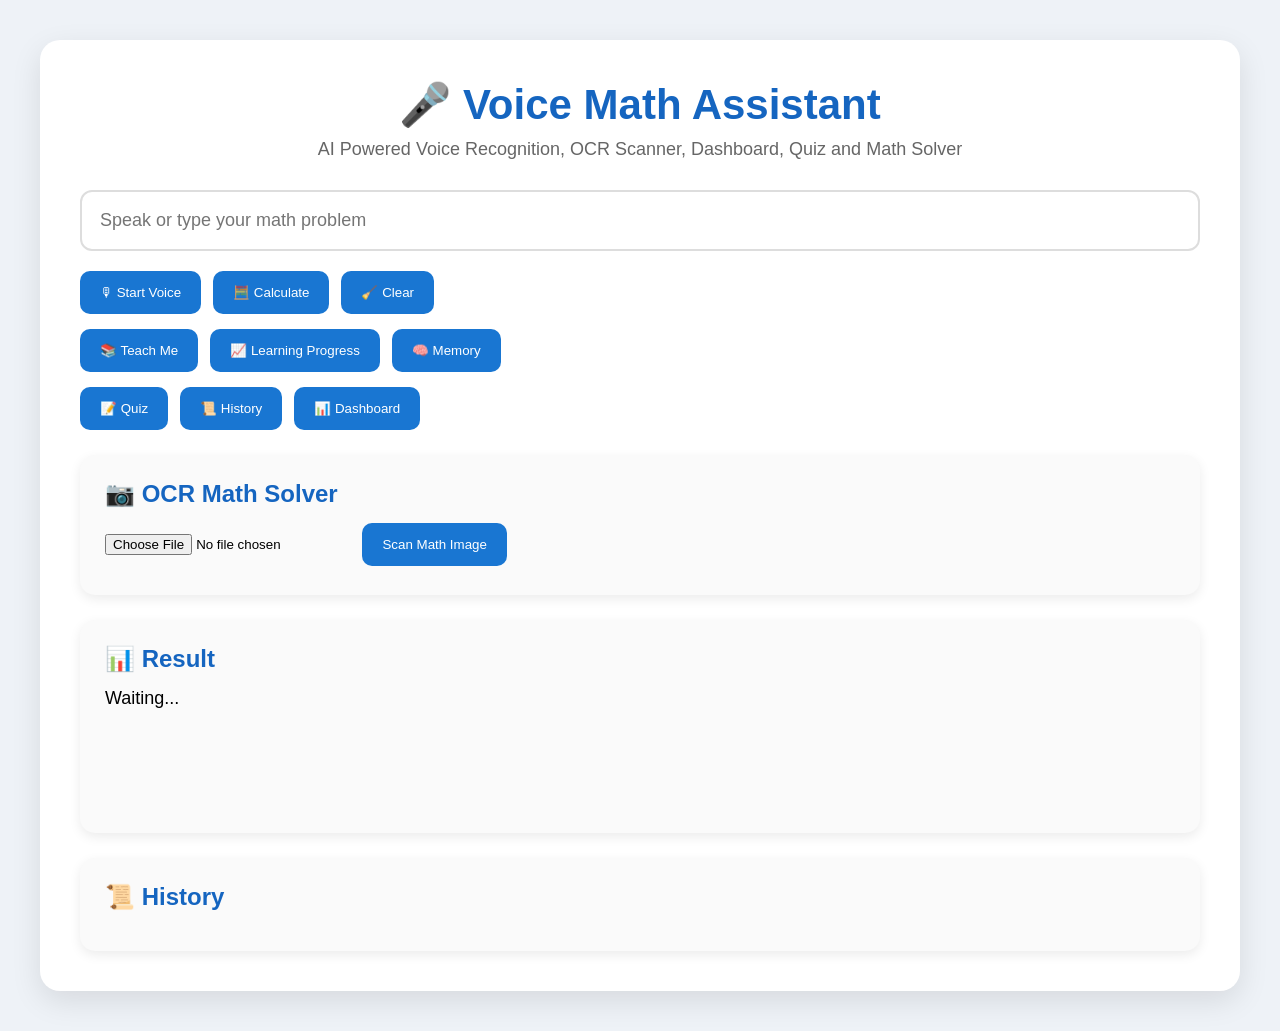
==== frontend/index.html @ 6168ba75 "Initial Voice Math Assistant Prototype" ====
<!DOCTYPE html>
<html lang="en">

<head>

    <meta charset="UTF-8">

    <meta name="viewport"
          content="width=device-width, initial-scale=1.0">

    <title>Voice Math Assistant</title>

    <link rel="stylesheet"
          href="style.css">

</head>

<body>

<div class="container">

    <div class="hero">

        <h1>🎤 Voice Math Assistant</h1>

        <p>
            AI Powered Voice Recognition,
            OCR Scanner,
            Dashboard,
            Quiz and Math Solver
        </p>

    </div>

    <input
            type="text"
            id="expression"
            placeholder="Speak or type your math problem">

    <div class="buttons">

        <button id="voiceBtn">
            🎙 Start Voice
        </button>

        <button id="calculateBtn">
            🧮 Calculate
        </button>

        <button id="clearBtn">
            🧹 Clear
        </button>

    </div>

    <div class="buttons">

        <button onclick="teachTopic()">
            📚 Teach Me
        </button>

        <button onclick="showProgress()">
            📈 Learning Progress
        </button>

        <button onclick="showMemory()">
            🧠 Memory
        </button>

    </div>

    <div class="buttons">

        <button onclick="startQuiz()">
            📝 Quiz
        </button>

        <button onclick="openHistory()">
            📜 History
        </button>

        <button onclick="openDashboard()">
            📊 Dashboard
        </button>

    </div>

    <div class="card">

        <h2>📷 OCR Math Solver</h2>

        <input
                type="file"
                id="ocrFile">

        <button onclick="scanOCRImage()">
            Scan Math Image
        </button>

    </div>

    <div class="card">

        <h2>📊 Result</h2>

        <div id="result">

            Waiting...

        </div>

    </div>

    <div class="card">

        <h2>📜 History</h2>

        <ul id="history">

        </ul>

    </div>

</div>

<script src="script.js"></script>

</body>

</html>
---- frontend/style.css ----
*{
    margin:0;
    padding:0;
    box-sizing:border-box;
    font-family:'Segoe UI',sans-serif;
}

body{

    background:#eef2f7;

    min-height:100vh;

    padding:40px;
}

.container{

    max-width:1200px;

    margin:auto;

    background:white;

    padding:40px;

    border-radius:20px;

    box-shadow:
    0 10px 30px rgba(0,0,0,.1);
}

.hero{

    text-align:center;

    margin-bottom:30px;
}

.hero h1{

    color:#1565c0;

    font-size:42px;

    margin-bottom:10px;
}

.hero p{

    color:#666;

    font-size:18px;
}

input[type="text"]{

    width:100%;

    padding:18px;

    border:2px solid #ddd;

    border-radius:12px;

    margin-bottom:20px;

    font-size:18px;
}

input[type="file"]{

    margin-bottom:15px;
}

.buttons{

    display:flex;

    flex-wrap:wrap;

    gap:12px;

    margin-bottom:15px;
}

button{

    border:none;

    background:#1976d2;

    color:white;

    padding:14px 20px;

    border-radius:10px;

    cursor:pointer;

    transition:.3s;
}

button:hover{

    background:#0d47a1;
}

.card{

    margin-top:25px;

    background:#fafafa;

    padding:25px;

    border-radius:15px;

    box-shadow:
    0 4px 12px rgba(0,0,0,.08);
}

.card h2{

    margin-bottom:15px;

    color:#1565c0;
}

#result{

    min-height:120px;

    font-size:18px;
}

#history{

    list-style:none;
}

#history li{

    background:white;

    padding:12px;

    margin-bottom:10px;

    border-radius:10px;

    border-left:5px solid #1565c0;
}

@media(max-width:768px){

    .buttons{

        flex-direction:column;
    }

    button{

        width:100%;
    }

    .hero h1{

        font-size:30px;
    }
}
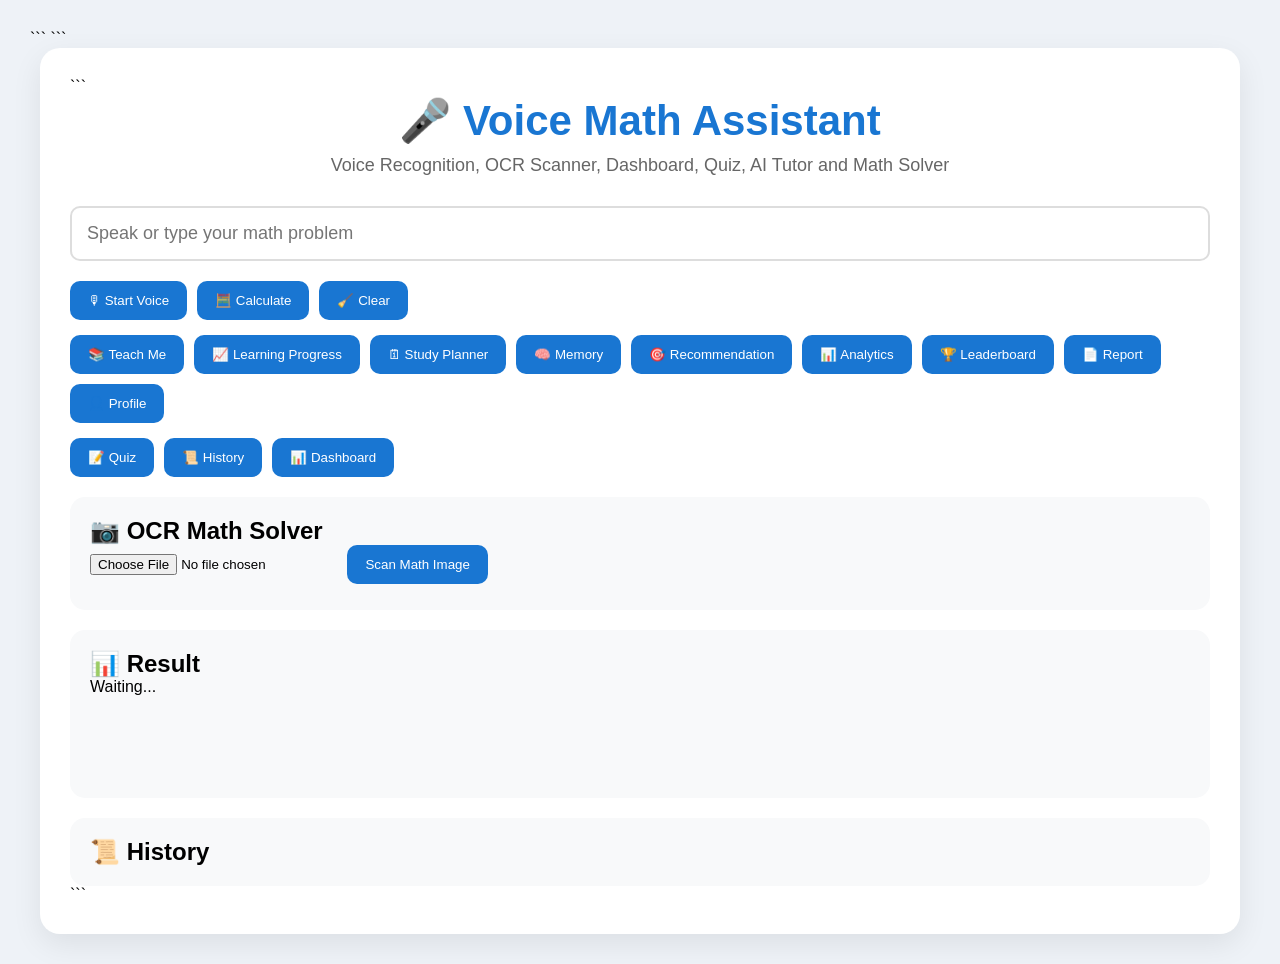
==== commit 27233182: "Clean repository and remove secrets" ====
--- a/frontend/index.html
+++ b/frontend/index.html
@@ -1,17 +1,20 @@
 <!DOCTYPE html>
+
 <html lang="en">
 
 <head>
 
-    <meta charset="UTF-8">
+```
+<meta charset="UTF-8">
 
-    <meta name="viewport"
-          content="width=device-width, initial-scale=1.0">
+<meta name="viewport"
+      content="width=device-width, initial-scale=1.0">
 
-    <title>Voice Math Assistant</title>
+<title>Voice Math Assistant</title>
 
-    <link rel="stylesheet"
-          href="style.css">
+<link rel="stylesheet"
+      href="style.css">
+```
 
 </head>
 
@@ -19,107 +22,134 @@
 
 <div class="container">
 
-    <div class="hero">
+```
+<div class="hero">
 
-        <h1>🎤 Voice Math Assistant</h1>
+    <h1>🎤 Voice Math Assistant</h1>
 
-        <p>
-            AI Powered Voice Recognition,
-            OCR Scanner,
-            Dashboard,
-            Quiz and Math Solver
-        </p>
+    <p>
+        Voice Recognition,
+        OCR Scanner,
+        Dashboard,
+        Quiz,
+        AI Tutor and Math Solver
+    </p>
+
+</div>
+
+<input
+        type="text"
+        id="expression"
+        placeholder="Speak or type your math problem">
+
+<div class="buttons">
+
+    <button id="voiceBtn">
+        🎙 Start Voice
+    </button>
+
+    <button id="calculateBtn">
+        🧮 Calculate
+    </button>
+
+    <button id="clearBtn">
+        🧹 Clear
+    </button>
+
+</div>
+
+<div class="buttons">
+
+    <button onclick="teachTopic()">
+        📚 Teach Me
+    </button>
+
+    <button onclick="showProgress()">
+        📈 Learning Progress
+    </button>
+
+    <button onclick="openStudyPlan()">
+        🗓 Study Planner
+    </button>
+
+    <button onclick="showMemory()">
+        🧠 Memory
+    </button>
+
+    <button onclick="openRecommendation()">
+        🎯 Recommendation
+    </button>
+
+    <button onclick="openAnalytics()">
+        📊 Analytics
+    </button>
+
+    <button onclick="openLeaderboard()">
+        🏆 Leaderboard
+    </button>
+
+    <button onclick="openReport()">
+        📄 Report
+    </button>
+
+    <button onclick="openProfile()">
+        👤 Profile
+    </button>
+
+</div>
+
+<div class="buttons">
+
+    <button onclick="startQuiz()">
+        📝 Quiz
+    </button>
+
+    <button onclick="openHistory()">
+        📜 History
+    </button>
+
+    <button onclick="openDashboard()">
+        📊 Dashboard
+    </button>
+
+</div>
+
+<div class="card">
+
+    <h2>📷 OCR Math Solver</h2>
+
+    <input
+            type="file"
+            id="ocrFile">
+
+    <button onclick="scanOCRImage()">
+        Scan Math Image
+    </button>
+
+</div>
+
+<div class="card">
+
+    <h2>📊 Result</h2>
+
+    <div id="result">
+
+        Waiting...
 
     </div>
 
-    <input
-            type="text"
-            id="expression"
-            placeholder="Speak or type your math problem">
+</div>
 
-    <div class="buttons">
+<div class="card">
 
-        <button id="voiceBtn">
-            🎙 Start Voice
-        </button>
+    <h2>📜 History</h2>
 
-        <button id="calculateBtn">
-            🧮 Calculate
-        </button>
+    <ul id="history">
 
-        <button id="clearBtn">
-            🧹 Clear
-        </button>
+    </ul>
 
-    </div>
-
-    <div class="buttons">
-
-        <button onclick="teachTopic()">
-            📚 Teach Me
-        </button>
-
-        <button onclick="showProgress()">
-            📈 Learning Progress
-        </button>
-
-        <button onclick="showMemory()">
-            🧠 Memory
-        </button>
-
-    </div>
-
-    <div class="buttons">
-
-        <button onclick="startQuiz()">
-            📝 Quiz
-        </button>
-
-        <button onclick="openHistory()">
-            📜 History
-        </button>
-
-        <button onclick="openDashboard()">
-            📊 Dashboard
-        </button>
-
-    </div>
-
-    <div class="card">
-
-        <h2>📷 OCR Math Solver</h2>
-
-        <input
-                type="file"
-                id="ocrFile">
-
-        <button onclick="scanOCRImage()">
-            Scan Math Image
-        </button>
-
-    </div>
-
-    <div class="card">
-
-        <h2>📊 Result</h2>
-
-        <div id="result">
-
-            Waiting...
-
-        </div>
-
-    </div>
-
-    <div class="card">
-
-        <h2>📜 History</h2>
-
-        <ul id="history">
-
-        </ul>
-
-    </div>
+</div>
+```
 
 </div>
 
@@ -127,4 +157,4 @@
 
 </body>
 
-</html>+</html>
--- a/frontend/style.css
+++ b/frontend/style.css
@@ -11,7 +11,7 @@
 
     min-height:100vh;
 
-    padding:40px;
+    padding:30px;
 }
 
 .container{
@@ -22,12 +22,12 @@
 
     background:white;
 
-    padding:40px;
+    padding:30px;
 
     border-radius:20px;
 
     box-shadow:
-    0 10px 30px rgba(0,0,0,.1);
+    0 10px 30px rgba(0,0,0,.08);
 }
 
 .hero{
@@ -39,7 +39,7 @@
 
 .hero h1{
 
-    color:#1565c0;
+    color:#1976d2;
 
     font-size:42px;
 
@@ -57,11 +57,11 @@
 
     width:100%;
 
-    padding:18px;
+    padding:15px;
 
     border:2px solid #ddd;
 
-    border-radius:12px;
+    border-radius:10px;
 
     margin-bottom:20px;
 
@@ -79,7 +79,7 @@
 
     flex-wrap:wrap;
 
-    gap:12px;
+    gap:10px;
 
     margin-bottom:15px;
 }
@@ -92,7 +92,7 @@
 
     color:white;
 
-    padding:14px 20px;
+    padding:12px 18px;
 
     border-radius:10px;
 
@@ -108,48 +108,85 @@
 
 .card{
 
-    margin-top:25px;
-
-    background:#fafafa;
-
-    padding:25px;
+    margin-top:20px;
+
+    background:#f8f9fa;
+
+    padding:20px;
 
     border-radius:15px;
+}
+
+#result{
+
+    min-height:100px;
+}
+
+#history{
+
+    list-style:none;
+}
+
+#history li{
+
+    background:white;
+
+    padding:12px;
+
+    border-radius:10px;
+
+    margin-bottom:10px;
+
+    border-left:5px solid #1976d2;
+}
+
+.answer-card{
+
+    background:white;
+
+    padding:20px;
+
+    border-radius:15px;
 
     box-shadow:
-    0 4px 12px rgba(0,0,0,.08);
-}
-
-.card h2{
-
-    margin-bottom:15px;
-
-    color:#1565c0;
-}
-
-#result{
-
-    min-height:120px;
-
-    font-size:18px;
-}
-
-#history{
-
-    list-style:none;
-}
-
-#history li{
-
-    background:white;
-
-    padding:12px;
-
-    margin-bottom:10px;
-
-    border-radius:10px;
-
-    border-left:5px solid #1565c0;
+    0 4px 15px rgba(0,0,0,.08);
+}
+
+.answer{
+
+    font-size:36px;
+
+    font-weight:bold;
+
+    color:#1976d2;
+
+    margin:15px 0;
+}
+
+.explanation{
+
+    background:#f5f5f5;
+
+    padding:15px;
+
+    border-radius:10px;
+
+    white-space:pre-wrap;
+
+    line-height:1.7;
+}
+
+.memory-card{
+
+    background:white;
+
+    padding:15px;
+
+    margin:10px 0;
+
+    border-radius:10px;
+
+    border-left:5px solid #1976d2;
 }
 
 @media(max-width:768px){
@@ -166,6 +203,6 @@
 
     .hero h1{
 
-        font-size:30px;
+        font-size:32px;
     }
 }
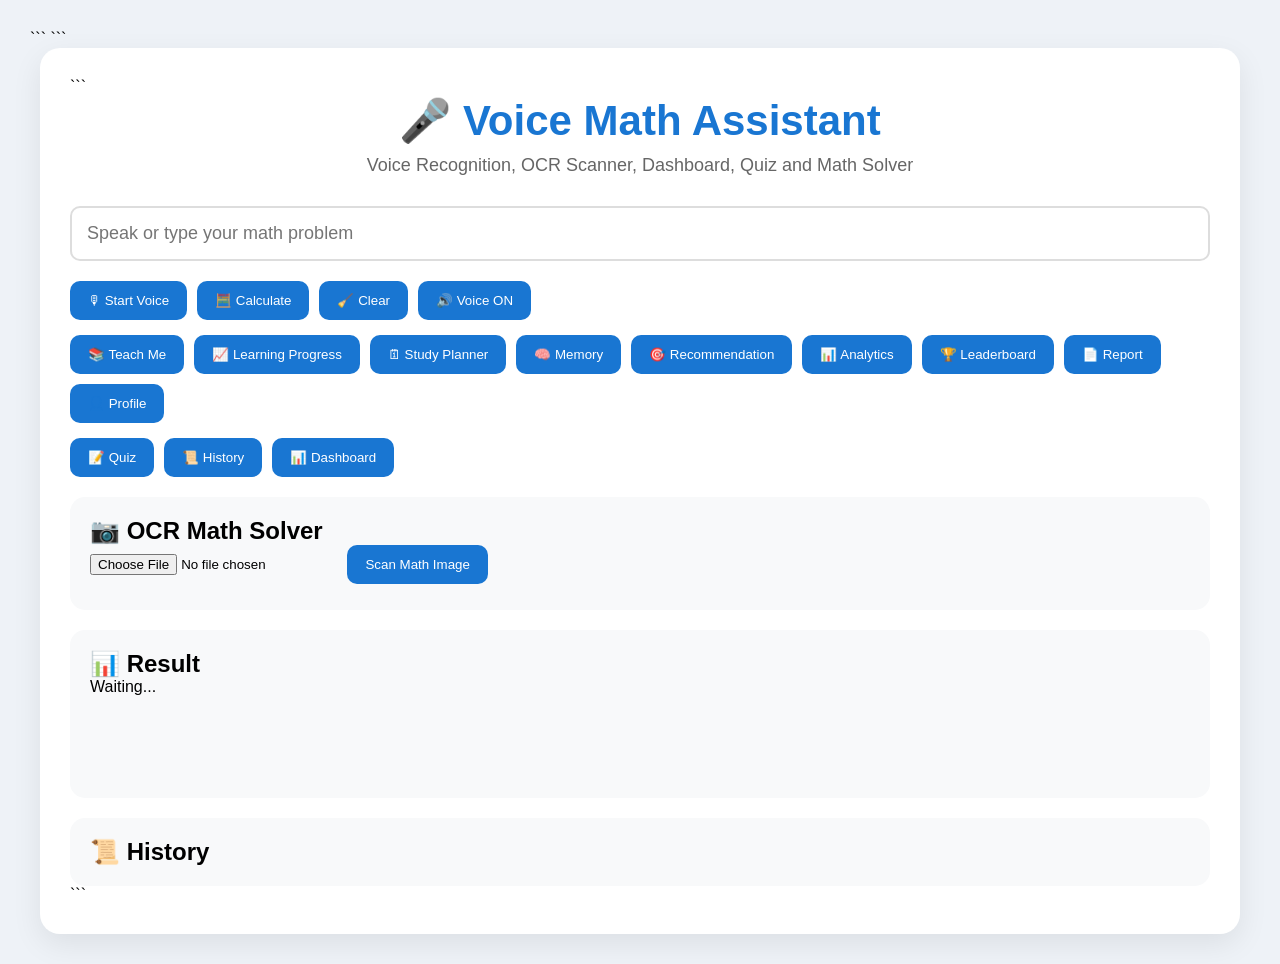
==== commit 66762f83: "Added gitignore" ====
--- a/frontend/index.html
+++ b/frontend/index.html
@@ -31,8 +31,7 @@
         Voice Recognition,
         OCR Scanner,
         Dashboard,
-        Quiz,
-        AI Tutor and Math Solver
+        Quiz and Math Solver
     </p>
 
 </div>
@@ -54,6 +53,10 @@
 
     <button id="clearBtn">
         🧹 Clear
+    </button>
+
+    <button id="toggleSpeechBtn">
+        🔊 Voice ON
     </button>
 
 </div>
@@ -138,6 +141,10 @@
 
     </div>
 
+    <div id="steps">
+
+    </div>
+
 </div>
 
 <div class="card">
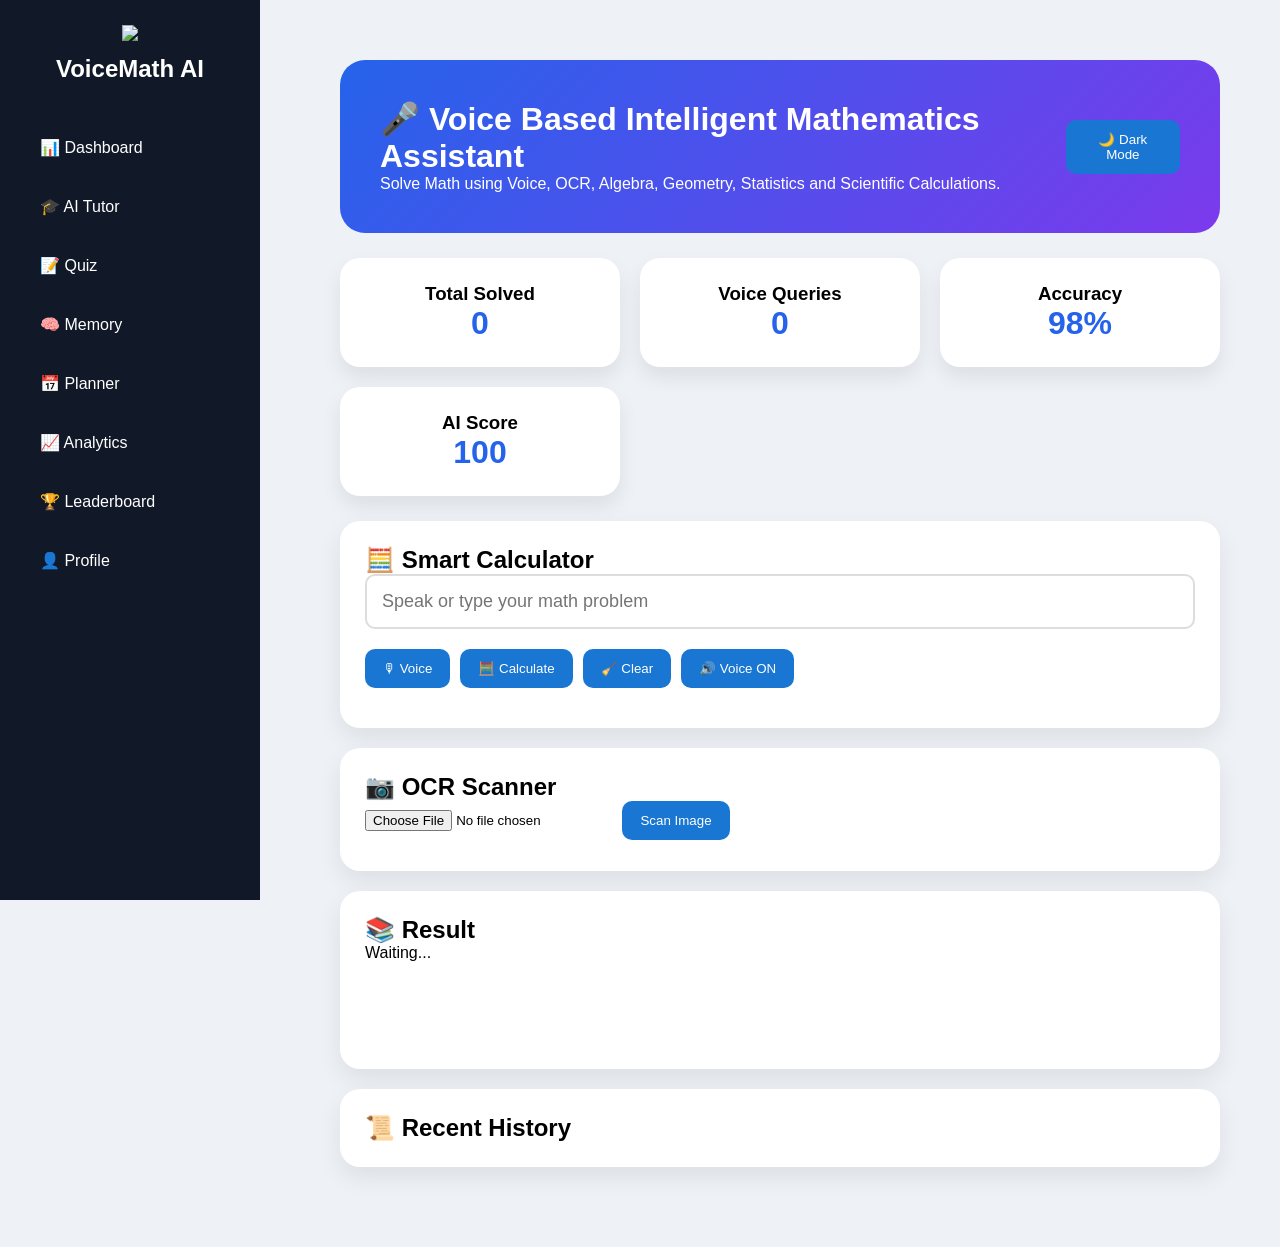
==== commit 06453df4: "Added scientific math, geometry, statistics and step-by-step solutions" ====
--- a/frontend/index.html
+++ b/frontend/index.html
@@ -1,167 +1,198 @@
 <!DOCTYPE html>
-
 <html lang="en">
 
 <head>
 
-```
-<meta charset="UTF-8">
+    <meta charset="UTF-8">
+    <meta name="viewport" content="width=device-width, initial-scale=1.0">
 
-<meta name="viewport"
-      content="width=device-width, initial-scale=1.0">
+    <title>Voice Math Assistant</title>
 
-<title>Voice Math Assistant</title>
-
-<link rel="stylesheet"
-      href="style.css">
-```
+    <link rel="stylesheet" href="style.css">
+    <link rel="stylesheet" href="css/sidebar.css">
+    <link rel="stylesheet" href="css/dashboard.css">
+    <link rel="stylesheet" href="css/animations.css">
 
 </head>
 
 <body>
 
-<div class="container">
+<div class="app-layout">
 
-```
-<div class="hero">
+    <!-- Sidebar -->
 
-    <h1>🎤 Voice Math Assistant</h1>
+    <aside class="sidebar">
 
-    <p>
-        Voice Recognition,
-        OCR Scanner,
-        Dashboard,
-        Quiz and Math Solver
-    </p>
+        <div class="logo-area">
 
-</div>
+            <img src="assets/logo.png" class="logo">
 
-<input
-        type="text"
-        id="expression"
-        placeholder="Speak or type your math problem">
+            <h2>VoiceMath AI</h2>
 
-<div class="buttons">
+        </div>
 
-    <button id="voiceBtn">
-        🎙 Start Voice
-    </button>
+        <ul class="menu">
 
-    <button id="calculateBtn">
-        🧮 Calculate
-    </button>
+            <li onclick="openDashboard()">📊 Dashboard</li>
+            <li onclick="openTutor()">🎓 AI Tutor</li>
 
-    <button id="clearBtn">
-        🧹 Clear
-    </button>
+            <li onclick="startQuiz()">📝 Quiz</li>
 
-    <button id="toggleSpeechBtn">
-        🔊 Voice ON
-    </button>
+            <li onclick="showMemory()">🧠 Memory</li>
 
-</div>
+            <li onclick="openStudyPlan()">📅 Planner</li>
 
-<div class="buttons">
+            <li onclick="openAnalytics()">📈 Analytics</li>
 
-    <button onclick="teachTopic()">
-        📚 Teach Me
-    </button>
+            <li onclick="openLeaderboard()">🏆 Leaderboard</li>
 
-    <button onclick="showProgress()">
-        📈 Learning Progress
-    </button>
+            <li onclick="openProfile()">👤 Profile</li>
 
-    <button onclick="openStudyPlan()">
-        🗓 Study Planner
-    </button>
+        </ul>
 
-    <button onclick="showMemory()">
-        🧠 Memory
-    </button>
+    </aside>
 
-    <button onclick="openRecommendation()">
-        🎯 Recommendation
-    </button>
+    <!-- Main Content -->
 
-    <button onclick="openAnalytics()">
-        📊 Analytics
-    </button>
+    <main class="main-content">
 
-    <button onclick="openLeaderboard()">
-        🏆 Leaderboard
-    </button>
+        <div class="hero-banner">
 
-    <button onclick="openReport()">
-        📄 Report
-    </button>
+            <div class="hero-text">
 
-    <button onclick="openProfile()">
-        👤 Profile
-    </button>
+                <h1>🎤 Voice Based Intelligent Mathematics Assistant</h1>
 
-</div>
+                <p>
+                    Solve Math using Voice, OCR, Algebra,
+                    Geometry, Statistics and Scientific Calculations.
+                </p>
 
-<div class="buttons">
+            </div>
 
-    <button onclick="startQuiz()">
-        📝 Quiz
-    </button>
+            <button id="themeToggle">
+                🌙 Dark Mode
+            </button>
 
-    <button onclick="openHistory()">
-        📜 History
-    </button>
+        </div>
 
-    <button onclick="openDashboard()">
-        📊 Dashboard
-    </button>
+        <!-- Dashboard Cards -->
 
-</div>
+        <div class="stats-grid">
 
-<div class="card">
+            <div class="stat-card">
 
-    <h2>📷 OCR Math Solver</h2>
+                <h3>Total Solved</h3>
 
-    <input
-            type="file"
-            id="ocrFile">
+                <span id="totalSolved">0</span>
 
-    <button onclick="scanOCRImage()">
-        Scan Math Image
-    </button>
+            </div>
 
-</div>
+            <div class="stat-card">
 
-<div class="card">
+                <h3>Voice Queries</h3>
 
-    <h2>📊 Result</h2>
+                <span id="voiceCount">0</span>
 
-    <div id="result">
+            </div>
 
-        Waiting...
+            <div class="stat-card">
 
-    </div>
+                <h3>Accuracy</h3>
 
-    <div id="steps">
+                <span>98%</span>
 
-    </div>
+            </div>
 
-</div>
+            <div class="stat-card">
 
-<div class="card">
+                <h3>AI Score</h3>
 
-    <h2>📜 History</h2>
+                <span>100</span>
 
-    <ul id="history">
+            </div>
 
-    </ul>
+        </div>
 
-</div>
-```
+        <!-- Calculator -->
+
+        <div class="glass-card">
+
+            <h2>🧮 Smart Calculator</h2>
+
+            <input
+                    type="text"
+                    id="expression"
+                    placeholder="Speak or type your math problem">
+
+            <div class="buttons">
+
+                <button id="voiceBtn">
+                    🎙 Voice
+                </button>
+
+                <button id="calculateBtn">
+                    🧮 Calculate
+                </button>
+
+                <button id="clearBtn">
+                    🧹 Clear
+                </button>
+
+                <button id="toggleSpeechBtn">
+                    🔊 Voice ON
+                </button>
+
+            </div>
+
+        </div>
+
+        <!-- OCR -->
+
+        <div class="glass-card">
+
+            <h2>📷 OCR Scanner</h2>
+
+            <input type="file" id="ocrFile">
+
+            <button onclick="scanOCRImage()">
+                Scan Image
+            </button>
+
+        </div>
+
+        <!-- Result -->
+
+        <div class="glass-card">
+
+            <h2>📚 Result</h2>
+
+            <div id="result">
+
+                Waiting...
+
+            </div>
+
+            <div id="steps"></div>
+
+        </div>
+
+        <!-- History -->
+
+        <div class="glass-card">
+
+            <h2>📜 Recent History</h2>
+
+            <ul id="history"></ul>
+
+        </div>
+
+    </main>
 
 </div>
 
 <script src="script.js"></script>
+<script src="js/theme.js"></script>
+<script src="js/dashboard.js"></script>
 
 </body>
-
-</html>
+</html>
--- a/frontend/style.css
+++ b/frontend/style.css
@@ -205,4 +205,25 @@
 
         font-size:32px;
     }
+}
+.dark-mode{
+
+    background:#0f172a;
+}
+
+.dark-mode .glass-card,
+.dark-mode .stat-card{
+
+    background:#1e293b;
+
+    color:white;
+}
+
+.dark-mode input{
+
+    background:#111827;
+
+    color:white;
+
+    border:none;
 }
--- a/frontend/css/sidebar.css
+++ b/frontend/css/sidebar.css
@@ -0,0 +1,52 @@
+.sidebar{
+
+    width:260px;
+
+    min-height:100vh;
+
+    background:#111827;
+
+    color:white;
+
+    padding:25px;
+
+    position:fixed;
+
+    left:0;
+    top:0;
+}
+
+.logo{
+
+    width:60px;
+    margin-bottom:10px;
+}
+
+.logo-area{
+
+    text-align:center;
+    margin-bottom:40px;
+}
+
+.menu{
+
+    list-style:none;
+}
+
+.menu li{
+
+    padding:15px;
+
+    border-radius:12px;
+
+    margin-bottom:10px;
+
+    cursor:pointer;
+
+    transition:.3s;
+}
+
+.menu li:hover{
+
+    background:#2563eb;
+}
--- a/frontend/css/dashboard.css
+++ b/frontend/css/dashboard.css
@@ -0,0 +1,84 @@
+.app-layout{
+
+    display:flex;
+}
+
+.main-content{
+
+    margin-left:280px;
+
+    width:100%;
+
+    padding:30px;
+}
+
+.hero-banner{
+
+    display:flex;
+
+    justify-content:space-between;
+
+    align-items:center;
+
+    background:linear-gradient(
+    135deg,
+    #2563eb,
+    #7c3aed);
+
+    color:white;
+
+    padding:40px;
+
+    border-radius:25px;
+
+    margin-bottom:25px;
+}
+
+.stats-grid{
+
+    display:grid;
+
+    grid-template-columns:
+    repeat(auto-fit,minmax(220px,1fr));
+
+    gap:20px;
+
+    margin-bottom:25px;
+}
+
+.stat-card{
+
+    background:white;
+
+    padding:25px;
+
+    border-radius:20px;
+
+    text-align:center;
+
+    box-shadow:
+    0 10px 20px rgba(0,0,0,.08);
+}
+
+.stat-card span{
+
+    font-size:32px;
+
+    font-weight:bold;
+
+    color:#2563eb;
+}
+
+.glass-card{
+
+    background:white;
+
+    padding:25px;
+
+    border-radius:20px;
+
+    margin-bottom:20px;
+
+    box-shadow:
+    0 10px 25px rgba(0,0,0,.08);
+}
--- a/frontend/css/animations.css
+++ b/frontend/css/animations.css
@@ -0,0 +1,20 @@
+@keyframes pulse{
+
+    0%{
+        transform:scale(1);
+    }
+
+    50%{
+        transform:scale(1.05);
+    }
+
+    100%{
+        transform:scale(1);
+    }
+}
+
+#voiceBtn.listening{
+
+    animation:
+    pulse 1s infinite;
+}
